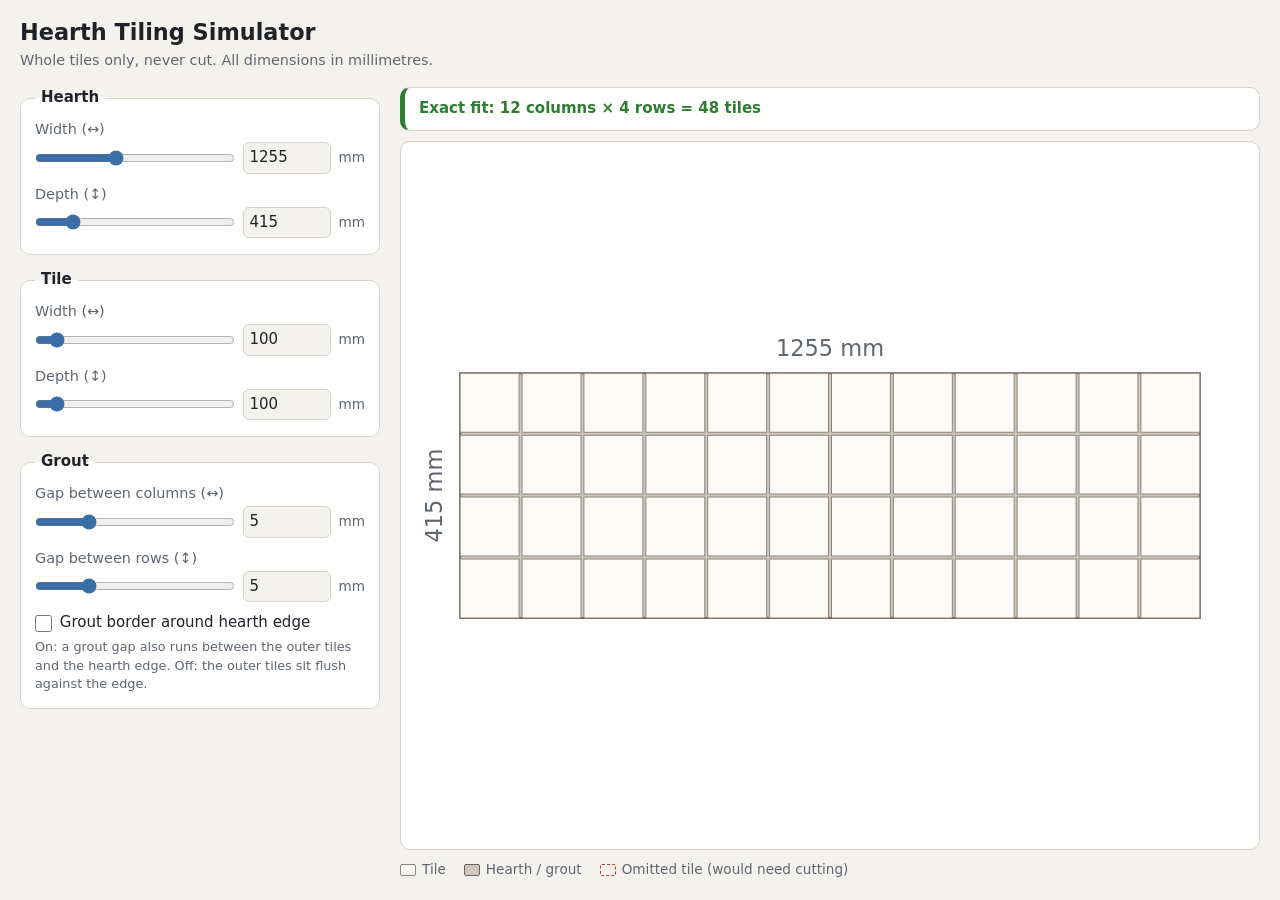
==== index.html @ 58373d79 "Add hearth tiling simulator Static browser app for previewing uniform tilings of a rectangular heart" ====
<!doctype html>
<html lang="en">
<head>
  <meta charset="utf-8">
  <meta name="viewport" content="width=device-width, initial-scale=1">
  <title>Hearth Tiling Simulator</title>
  <link rel="stylesheet" href="style.css">
</head>
<body>
  <header>
    <h1>Hearth Tiling Simulator</h1>
    <p class="subtitle">Whole tiles only, never cut. All dimensions in millimetres.</p>
  </header>

  <main>
    <aside class="controls">
      <fieldset data-group="hearth">
        <legend>Hearth</legend>
        <div class="rows"></div>
      </fieldset>

      <fieldset data-group="tile">
        <legend>Tile</legend>
        <div class="rows"></div>
      </fieldset>

      <fieldset data-group="grout">
        <legend>Grout</legend>
        <div class="rows"></div>
        <label class="toggle">
          <input type="checkbox" id="border">
          Grout border around hearth edge
        </label>
        <p class="hint">
          On: a grout gap also runs between the outer tiles and the hearth edge.
          Off: the outer tiles sit flush against the edge.
        </p>
      </fieldset>
    </aside>

    <section class="preview">
      <div id="status" class="status" role="status" aria-live="polite">
        <strong id="summary"></strong>
        <ul id="issues"></ul>
      </div>

      <div class="stage">
        <svg id="view" preserveAspectRatio="xMidYMid meet" role="img"
             aria-label="Top-down view of the tiled hearth">
          <rect id="hearth"></rect>
          <path id="tiles"></path>
          <path id="ghosts"></path>
          <text id="label-w" text-anchor="middle"></text>
          <text id="label-d" text-anchor="middle"></text>
        </svg>
      </div>

      <ul class="legend">
        <li><span class="swatch swatch-tile"></span>Tile</li>
        <li><span class="swatch swatch-grout"></span>Hearth / grout</li>
        <li><span class="swatch swatch-ghost"></span>Omitted tile (would need cutting)</li>
      </ul>
    </section>
  </main>

  <script src="layout.js"></script>
  <script src="app.js"></script>
</body>
</html>
---- style.css ----
:root {
  --bg: #f4f2ee;
  --bg-invalid: #f7d6d2;
  --panel: #ffffff;
  --text: #1f2328;
  --muted: #5f6670;
  --border: #d6d2cb;
  --accent: #3b6ea8;
  --hearth: #cdc7be;
  --hearth-edge: #6b6359;
  --tile: #fbfaf7;
  --tile-edge: #8d857a;
  --ghost: #c0392b;
  --ok: #2e7d32;
  --err: #b3261e;
  color-scheme: light;
}

@media (prefers-color-scheme: dark) {
  :root {
    --bg: #1c1e21;
    --bg-invalid: #44231f;
    --panel: #26292d;
    --text: #e8e6e3;
    --muted: #a2a7ad;
    --border: #3b3f45;
    --accent: #82aadc;
    --hearth: #4b4741;
    --hearth-edge: #a0978a;
    --tile: #dcd7ce;
    --tile-edge: #756e64;
    --ghost: #ff7b6b;
    --ok: #7cc583;
    --err: #ff8a80;
    color-scheme: dark;
  }
}

* {
  box-sizing: border-box;
}

html,
body {
  margin: 0;
}

body {
  min-height: 100vh;
  background: var(--bg);
  color: var(--text);
  font: 15px/1.45 system-ui, -apple-system, "Segoe UI", Roboto, sans-serif;
  transition: background-color 0.25s ease;
}

body.invalid {
  background: var(--bg-invalid);
}

header {
  padding: 16px 20px 8px;
}

h1 {
  margin: 0;
  font-size: 1.4rem;
  font-weight: 650;
}

.subtitle {
  margin: 2px 0 0;
  color: var(--muted);
  font-size: 0.9rem;
}

main {
  display: grid;
  grid-template-columns: minmax(280px, 360px) minmax(0, 1fr);
  gap: 20px;
  padding: 8px 20px 20px;
  align-items: start;
}

/* ---------- Controls ---------- */

.controls {
  display: flex;
  flex-direction: column;
  gap: 14px;
}

fieldset {
  margin: 0;
  padding: 10px 14px 6px;
  background: var(--panel);
  border: 1px solid var(--border);
  border-radius: 10px;
}

legend {
  padding: 0 6px;
  font-weight: 650;
}

.param {
  display: grid;
  grid-template-columns: minmax(0, 1fr) 5.5rem auto;
  grid-template-areas:
    "label  label  label"
    "slider number unit";
  align-items: center;
  gap: 2px 8px;
  margin-bottom: 10px;
}

.param label {
  grid-area: label;
  font-size: 0.9rem;
  color: var(--muted);
}

.param input[type="range"] {
  grid-area: slider;
  width: 100%;
  margin: 0;
  accent-color: var(--accent);
}

.param input[type="number"] {
  grid-area: number;
  width: 100%;
  padding: 4px 6px;
  font: inherit;
  font-variant-numeric: tabular-nums;
  color: var(--text);
  background: var(--bg);
  border: 1px solid var(--border);
  border-radius: 6px;
}

.param input[type="number"]:focus {
  outline: 2px solid var(--accent);
  outline-offset: 0;
}

.param input[type="number"].error {
  border-color: var(--err);
  outline-color: var(--err);
}

.unit {
  grid-area: unit;
  font-size: 0.85rem;
  color: var(--muted);
}

.toggle {
  display: flex;
  align-items: center;
  gap: 8px;
  margin-top: 4px;
  cursor: pointer;
}

.toggle input {
  width: 1.05rem;
  height: 1.05rem;
  margin: 0;
  accent-color: var(--accent);
}

.hint {
  margin: 4px 0 8px;
  font-size: 0.8rem;
  color: var(--muted);
}

/* ---------- Preview ---------- */

.preview {
  display: flex;
  flex-direction: column;
  gap: 10px;
  min-width: 0;
}

.status {
  padding: 10px 14px;
  background: var(--panel);
  border: 1px solid var(--border);
  border-left: 5px solid var(--ok);
  border-radius: 10px;
}

.status strong {
  color: var(--ok);
}

body.invalid .status {
  border-left-color: var(--err);
}

body.invalid .status strong {
  color: var(--err);
}

.status ul {
  margin: 4px 0 0;
  padding-left: 1.2rem;
}

.status ul:empty {
  display: none;
}

.stage {
  flex: 1;
  min-height: 240px;
  background: var(--panel);
  border: 1px solid var(--border);
  border-radius: 10px;
  overflow: hidden;
}

#view {
  display: block;
  width: 100%;
  height: 100%;
}

#hearth {
  fill: var(--hearth);
  stroke: var(--hearth-edge);
  stroke-width: 2;
  vector-effect: non-scaling-stroke;
}

#tiles {
  fill: var(--tile);
  stroke: var(--tile-edge);
  stroke-width: 1;
  vector-effect: non-scaling-stroke;
}

#ghosts {
  fill: var(--ghost);
  fill-opacity: 0.08;
  stroke: var(--ghost);
  stroke-width: 1.5;
  stroke-dasharray: 6 4;
  vector-effect: non-scaling-stroke;
}

#view text {
  fill: var(--muted);
  font-family: system-ui, -apple-system, "Segoe UI", Roboto, sans-serif;
}

.legend {
  display: flex;
  flex-wrap: wrap;
  gap: 6px 18px;
  margin: 0;
  padding: 0;
  list-style: none;
  font-size: 0.85rem;
  color: var(--muted);
}

.legend li {
  display: flex;
  align-items: center;
  gap: 6px;
}

.swatch {
  display: inline-block;
  width: 16px;
  height: 12px;
  border-radius: 2px;
}

.swatch-tile {
  background: var(--tile);
  border: 1px solid var(--tile-edge);
}

.swatch-grout {
  background: var(--hearth);
  border: 1px solid var(--hearth-edge);
}

.swatch-ghost {
  border: 1.5px dashed var(--ghost);
}

/* ---------- Wide screens: fill the window, preview beside controls ---------- */

@media (min-width: 801px) {
  body {
    display: flex;
    flex-direction: column;
    height: 100vh;
    min-height: 560px;
  }

  main {
    flex: 1;
    min-height: 0;
    align-items: stretch;
  }

  .controls {
    min-height: 0;
    overflow-y: auto;
  }

  .preview {
    min-height: 0;
  }
}

/* ---------- Narrow screens: stacked ---------- */

@media (max-width: 800px) {
  header {
    padding: 14px 16px 6px;
  }

  main {
    grid-template-columns: minmax(0, 1fr);
    padding: 8px 16px 16px;
  }

  .stage {
    height: 62vw;
    min-height: 240px;
  }
}
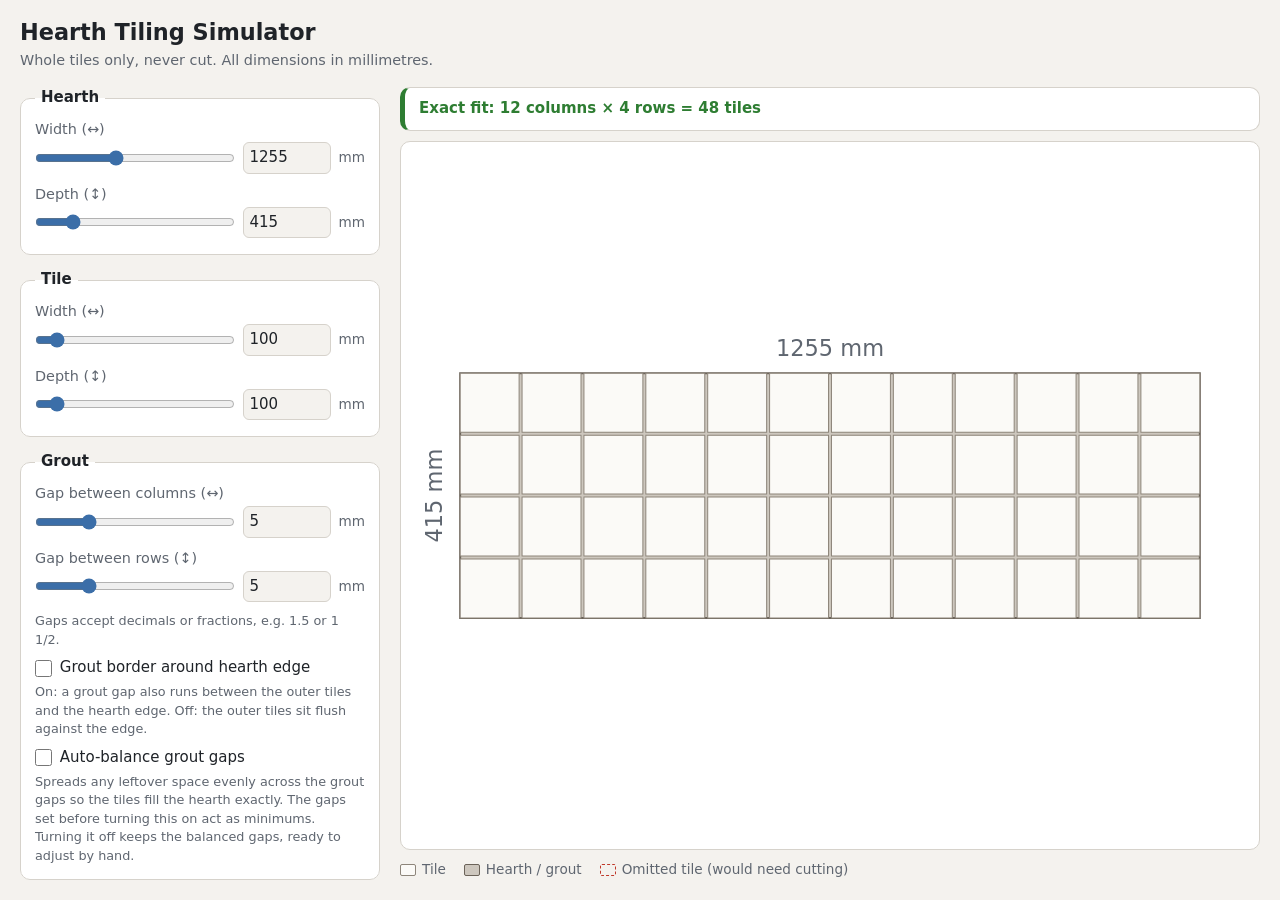
==== commit fe6b046f: "Add fractional grout gaps and auto-balance Grout gaps now move in 0.1 mm slider steps, and all value" ====
--- a/index.html
+++ b/index.html
@@ -27,6 +27,7 @@
       <fieldset data-group="grout">
         <legend>Grout</legend>
         <div class="rows"></div>
+        <p class="hint">Gaps accept decimals or fractions, e.g. 1.5 or 1 1/2.</p>
         <label class="toggle">
           <input type="checkbox" id="border">
           Grout border around hearth edge
@@ -35,12 +36,22 @@
           On: a grout gap also runs between the outer tiles and the hearth edge.
           Off: the outer tiles sit flush against the edge.
         </p>
+        <label class="toggle">
+          <input type="checkbox" id="balance">
+          Auto-balance grout gaps
+        </label>
+        <p class="hint">
+          Spreads any leftover space evenly across the grout gaps so the tiles fill the hearth
+          exactly. The gaps set before turning this on act as minimums. Turning it off keeps the
+          balanced gaps, ready to adjust by hand.
+        </p>
       </fieldset>
     </aside>
 
     <section class="preview">
       <div id="status" class="status" role="status" aria-live="polite">
         <strong id="summary"></strong>
+        <p id="details"></p>
         <ul id="issues"></ul>
       </div>
 
--- a/style.css
+++ b/style.css
@@ -126,7 +126,7 @@
   accent-color: var(--accent);
 }
 
-.param input[type="number"] {
+.param input[type="text"] {
   grid-area: number;
   width: 100%;
   padding: 4px 6px;
@@ -138,12 +138,17 @@
   border-radius: 6px;
 }
 
-.param input[type="number"]:focus {
+.param input[type="text"]:focus {
   outline: 2px solid var(--accent);
   outline-offset: 0;
 }
 
-.param input[type="number"].error {
+.param input:disabled {
+  opacity: 0.6;
+  cursor: not-allowed;
+}
+
+.param input[type="text"].error {
   border-color: var(--err);
   outline-color: var(--err);
 }
@@ -204,12 +209,18 @@
   color: var(--err);
 }
 
+.status p {
+  margin: 2px 0 0;
+  font-variant-numeric: tabular-nums;
+}
+
 .status ul {
   margin: 4px 0 0;
   padding-left: 1.2rem;
 }
 
-.status ul:empty {
+.status ul:empty,
+.status p:empty {
   display: none;
 }
 
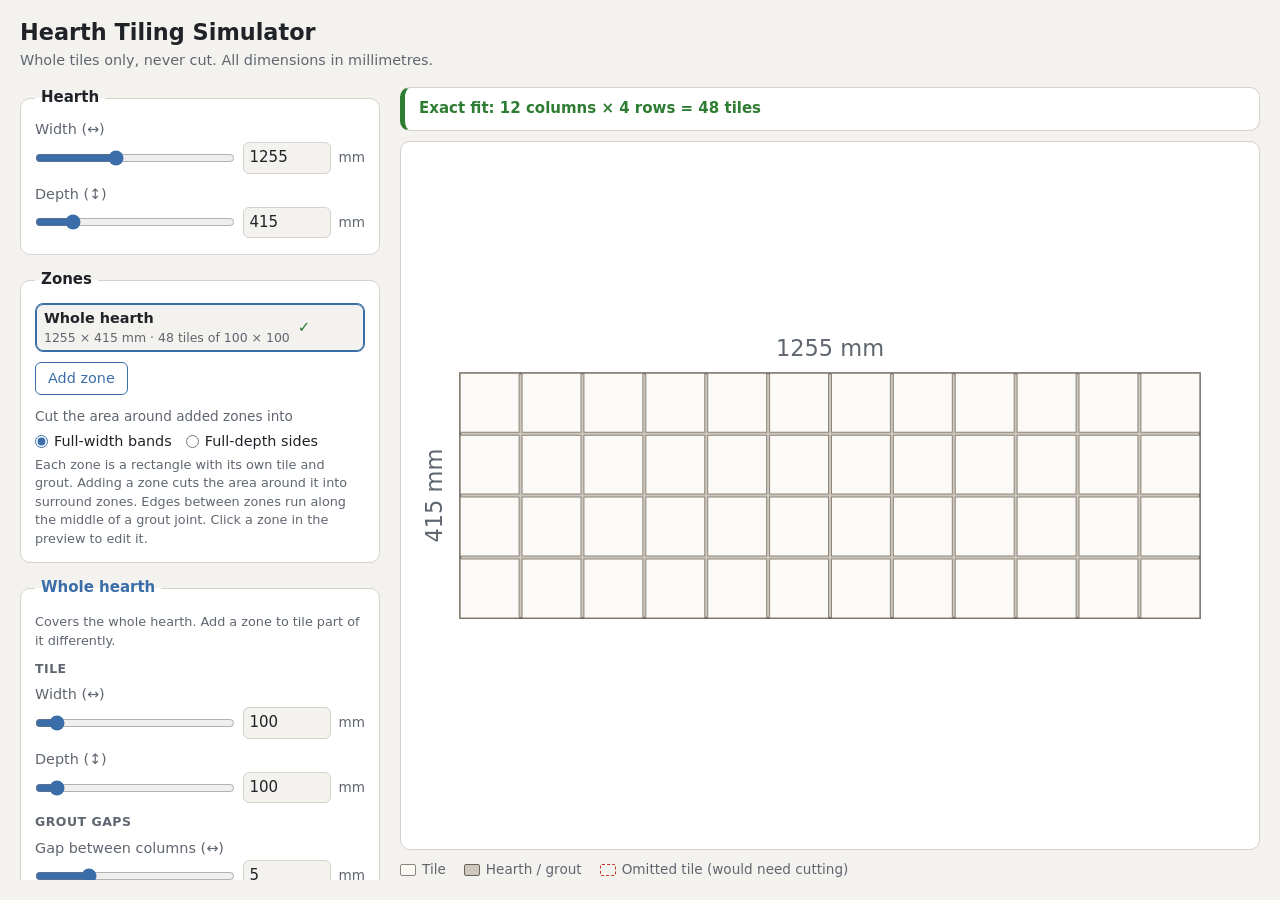
==== commit b760d442: "Add tiling zones with different tile sizes The hearth is now divided into rectangular zones, each ti" ====
--- a/index.html
+++ b/index.html
@@ -14,20 +14,58 @@
 
   <main>
     <aside class="controls">
-      <fieldset data-group="hearth">
+      <fieldset>
         <legend>Hearth</legend>
-        <div class="rows"></div>
+        <div class="rows" data-rows="hearth"></div>
       </fieldset>
 
-      <fieldset data-group="tile">
-        <legend>Tile</legend>
-        <div class="rows"></div>
+      <fieldset>
+        <legend>Zones</legend>
+        <ul id="zone-list" class="zone-list" aria-label="Zones"></ul>
+        <button type="button" id="add-zone" class="btn">Add zone</button>
+        <div class="choice" role="radiogroup" aria-labelledby="cut-label">
+          <span id="cut-label">Cut the area around added zones into</span>
+          <label><input type="radio" name="cut" value="rows" checked> Full-width bands</label>
+          <label><input type="radio" name="cut" value="cols"> Full-depth sides</label>
+        </div>
+        <p class="hint">
+          Each zone is a rectangle with its own tile and grout. Adding a zone cuts the area around
+          it into surround zones. Edges between zones run along the middle of a grout joint.
+          Click a zone in the preview to edit it.
+        </p>
       </fieldset>
 
-      <fieldset data-group="grout">
+      <fieldset class="zone-panel">
+        <legend id="zone-title"></legend>
+        <p id="zone-extent" class="hint"></p>
+        <div id="placement">
+          <h3>Size and position</h3>
+          <div class="rows" data-rows="size"></div>
+          <div class="rows" data-rows="offset-x"></div>
+          <label class="toggle toggle-tight">
+            <input type="checkbox" id="centre-x">
+            Centre left-right on the hearth
+          </label>
+          <div class="rows" data-rows="offset-y"></div>
+          <label class="toggle toggle-tight">
+            <input type="checkbox" id="centre-y">
+            Centre top-bottom on the hearth
+          </label>
+          <button type="button" id="remove-zone" class="btn btn-danger">Remove zone</button>
+        </div>
+        <h3>Tile</h3>
+        <div class="rows" data-rows="tile"></div>
+        <h3>Grout gaps</h3>
+        <div class="rows" data-rows="grout"></div>
+        <p class="hint">Values accept decimals or fractions, e.g. 1.5 or 1 1/2.</p>
+        <div id="apply" class="apply">
+          <button type="button" id="apply-tile" class="btn btn-small">Use this tile in all zones</button>
+          <button type="button" id="apply-gaps" class="btn btn-small">Use these gaps in all zones</button>
+        </div>
+      </fieldset>
+
+      <fieldset>
         <legend>Grout</legend>
-        <div class="rows"></div>
-        <p class="hint">Gaps accept decimals or fractions, e.g. 1.5 or 1 1/2.</p>
         <label class="toggle">
           <input type="checkbox" id="border">
           Grout border around hearth edge
@@ -41,7 +79,7 @@
           Auto-balance grout gaps
         </label>
         <p class="hint">
-          Spreads any leftover space evenly across the grout gaps so the tiles fill the hearth
+          Spreads any leftover space evenly across each zone's grout gaps so its tiles fill it
           exactly. The gaps set before turning this on act as minimums. Turning it off keeps the
           balanced gaps, ready to adjust by hand.
         </p>
@@ -58,9 +96,13 @@
       <div class="stage">
         <svg id="view" preserveAspectRatio="xMidYMid meet" role="img"
              aria-label="Top-down view of the tiled hearth">
+          <defs id="clips"></defs>
           <rect id="hearth"></rect>
           <path id="tiles"></path>
-          <path id="ghosts"></path>
+          <g id="ghosts"></g>
+          <rect id="zone-sel"></rect>
+          <g id="zone-labels"></g>
+          <g id="zone-hits"></g>
           <text id="label-w" text-anchor="middle"></text>
           <text id="label-d" text-anchor="middle"></text>
         </svg>
@@ -70,6 +112,7 @@
         <li><span class="swatch swatch-tile"></span>Tile</li>
         <li><span class="swatch swatch-grout"></span>Hearth / grout</li>
         <li><span class="swatch swatch-ghost"></span>Omitted tile (would need cutting)</li>
+        <li id="legend-sel"><span class="swatch swatch-sel"></span>Selected zone</li>
       </ul>
     </section>
   </main>
--- a/style.css
+++ b/style.css
@@ -40,6 +40,10 @@
   box-sizing: border-box;
 }
 
+[hidden] {
+  display: none !important;
+}
+
 html,
 body {
   margin: 0;
@@ -174,10 +178,194 @@
   accent-color: var(--accent);
 }
 
+.toggle-tight {
+  margin: -4px 0 10px;
+  font-size: 0.9rem;
+}
+
 .hint {
   margin: 4px 0 8px;
   font-size: 0.8rem;
   color: var(--muted);
+}
+
+.zone-panel h3 {
+  margin: 10px 0 6px;
+  font-size: 0.78rem;
+  font-weight: 650;
+  letter-spacing: 0.04em;
+  text-transform: uppercase;
+  color: var(--muted);
+}
+
+.zone-panel legend {
+  color: var(--accent);
+}
+
+/* ---------- Buttons ---------- */
+
+.btn {
+  padding: 5px 12px;
+  font: inherit;
+  font-size: 0.9rem;
+  color: var(--accent);
+  background: transparent;
+  border: 1px solid var(--accent);
+  border-radius: 6px;
+  cursor: pointer;
+}
+
+.btn:hover:not(:disabled) {
+  background: color-mix(in srgb, var(--accent) 12%, transparent);
+}
+
+.btn:focus-visible {
+  outline: 2px solid var(--accent);
+  outline-offset: 2px;
+}
+
+.btn:disabled {
+  opacity: 0.5;
+  cursor: not-allowed;
+}
+
+.btn-danger {
+  color: var(--err);
+  border-color: var(--err);
+}
+
+.btn-danger:hover:not(:disabled) {
+  background: color-mix(in srgb, var(--err) 12%, transparent);
+}
+
+.btn-small {
+  padding: 3px 8px;
+  font-size: 0.8rem;
+}
+
+#remove-zone {
+  margin: 2px 0 4px;
+}
+
+.apply {
+  display: flex;
+  flex-wrap: wrap;
+  gap: 6px;
+  margin: 2px 0 8px;
+}
+
+/* ---------- Zone list ---------- */
+
+.zone-list {
+  display: flex;
+  flex-direction: column;
+  gap: 4px;
+  margin: 2px 0 10px;
+  padding: 0;
+  list-style: none;
+}
+
+.zone-item {
+  display: grid;
+  grid-template-columns: auto minmax(0, 1fr) auto;
+  align-items: center;
+  gap: 8px;
+  width: 100%;
+  padding: 4px 8px;
+  font: inherit;
+  text-align: left;
+  color: var(--text);
+  background: var(--bg);
+  border: 1px solid var(--border);
+  border-radius: 8px;
+  cursor: pointer;
+}
+
+.zone-item:hover {
+  border-color: var(--accent);
+}
+
+.zone-item:focus-visible {
+  outline: 2px solid var(--accent);
+  outline-offset: 1px;
+}
+
+.zone-item[aria-pressed="true"] {
+  border-color: var(--accent);
+  box-shadow: inset 0 0 0 1px var(--accent);
+}
+
+.zone-badge {
+  display: grid;
+  place-items: center;
+  min-width: 1.6rem;
+  height: 1.6rem;
+  padding: 0 4px;
+  font-size: 0.78rem;
+  font-weight: 650;
+  background: var(--hearth);
+  border-radius: 999px;
+}
+
+.zone-item[aria-pressed="true"] .zone-badge {
+  color: var(--panel);
+  background: var(--accent);
+}
+
+.zone-list.single .zone-badge {
+  display: none;
+}
+
+.zone-name,
+.zone-meta {
+  display: block;
+}
+
+.zone-name {
+  font-size: 0.9rem;
+  font-weight: 600;
+}
+
+.zone-meta {
+  font-size: 0.78rem;
+  font-variant-numeric: tabular-nums;
+  color: var(--muted);
+  overflow-wrap: anywhere;
+}
+
+.zone-mark {
+  font-weight: 700;
+  color: var(--ok);
+}
+
+.bad .zone-mark {
+  color: var(--err);
+}
+
+.choice {
+  display: flex;
+  flex-wrap: wrap;
+  gap: 4px 14px;
+  margin: 12px 0 4px;
+  font-size: 0.9rem;
+}
+
+.choice > span {
+  width: 100%;
+  font-size: 0.85rem;
+  color: var(--muted);
+}
+
+.choice label {
+  display: flex;
+  align-items: center;
+  gap: 6px;
+  cursor: pointer;
+}
+
+.choice input {
+  margin: 0;
+  accent-color: var(--accent);
 }
 
 /* ---------- Preview ---------- */
@@ -212,6 +400,7 @@
 .status p {
   margin: 2px 0 0;
   font-variant-numeric: tabular-nums;
+  white-space: pre-line;
 }
 
 .status ul {
@@ -253,7 +442,7 @@
   vector-effect: non-scaling-stroke;
 }
 
-#ghosts {
+#ghosts path {
   fill: var(--ghost);
   fill-opacity: 0.08;
   stroke: var(--ghost);
@@ -262,9 +451,58 @@
   vector-effect: non-scaling-stroke;
 }
 
+#zone-sel {
+  fill: var(--accent);
+  fill-opacity: 0.12;
+  stroke: var(--accent);
+  stroke-width: 2.5;
+  vector-effect: non-scaling-stroke;
+  pointer-events: none;
+}
+
+#zone-hits rect {
+  fill: transparent;
+  pointer-events: all;
+  cursor: pointer;
+}
+
+#zone-hits rect:hover {
+  stroke: var(--accent);
+  stroke-width: 1.5;
+  stroke-dasharray: 5 4;
+  vector-effect: non-scaling-stroke;
+}
+
 #view text {
   fill: var(--muted);
   font-family: system-ui, -apple-system, "Segoe UI", Roboto, sans-serif;
+}
+
+#zone-labels {
+  pointer-events: none;
+}
+
+#zone-labels rect {
+  fill: var(--panel);
+  fill-opacity: 0.92;
+  stroke: var(--tile-edge);
+  stroke-width: 1;
+  vector-effect: non-scaling-stroke;
+}
+
+#zone-labels text {
+  fill: var(--text);
+  font-weight: 650;
+}
+
+#zone-labels .selected rect {
+  fill: var(--accent);
+  fill-opacity: 1;
+  stroke: var(--accent);
+}
+
+#zone-labels .selected text {
+  fill: var(--panel);
 }
 
 .legend {
@@ -303,6 +541,11 @@
 
 .swatch-ghost {
   border: 1.5px dashed var(--ghost);
+}
+
+.swatch-sel {
+  background: color-mix(in srgb, var(--accent) 15%, transparent);
+  border: 2px solid var(--accent);
 }
 
 /* ---------- Wide screens: fill the window, preview beside controls ---------- */
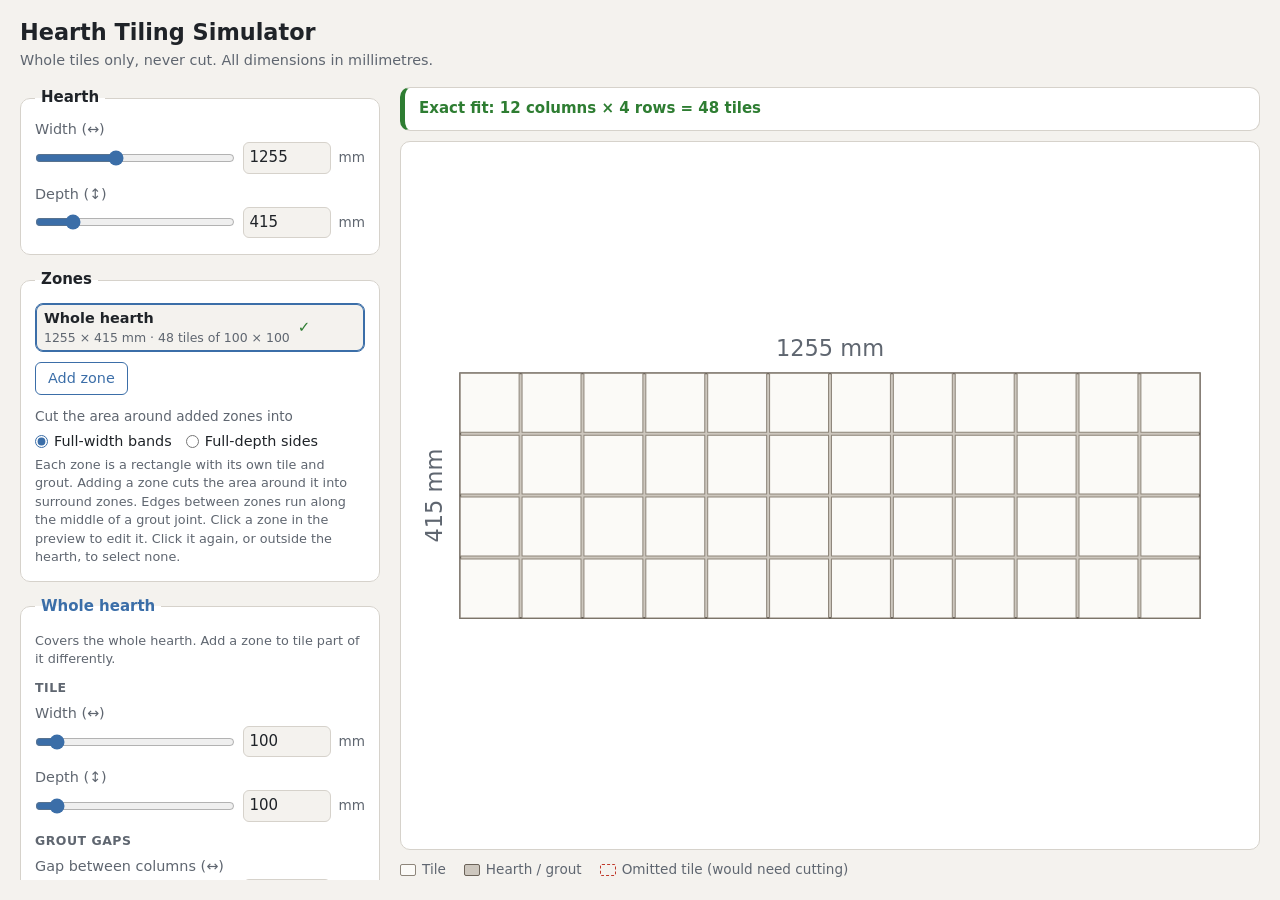
==== commit b0ef1310: "Allow selecting no zone Clicking the selected zone again, clicking the preview outside the hearth, o" ====
--- a/index.html
+++ b/index.html
@@ -31,36 +31,39 @@
         <p class="hint">
           Each zone is a rectangle with its own tile and grout. Adding a zone cuts the area around
           it into surround zones. Edges between zones run along the middle of a grout joint.
-          Click a zone in the preview to edit it.
+          Click a zone in the preview to edit it. Click it again, or outside the hearth, to
+          select none.
         </p>
       </fieldset>
 
       <fieldset class="zone-panel">
         <legend id="zone-title"></legend>
         <p id="zone-extent" class="hint"></p>
-        <div id="placement">
-          <h3>Size and position</h3>
-          <div class="rows" data-rows="size"></div>
-          <div class="rows" data-rows="offset-x"></div>
-          <label class="toggle toggle-tight">
-            <input type="checkbox" id="centre-x">
-            Centre left-right on the hearth
-          </label>
-          <div class="rows" data-rows="offset-y"></div>
-          <label class="toggle toggle-tight">
-            <input type="checkbox" id="centre-y">
-            Centre top-bottom on the hearth
-          </label>
-          <button type="button" id="remove-zone" class="btn btn-danger">Remove zone</button>
-        </div>
-        <h3>Tile</h3>
-        <div class="rows" data-rows="tile"></div>
-        <h3>Grout gaps</h3>
-        <div class="rows" data-rows="grout"></div>
-        <p class="hint">Values accept decimals or fractions, e.g. 1.5 or 1 1/2.</p>
-        <div id="apply" class="apply">
-          <button type="button" id="apply-tile" class="btn btn-small">Use this tile in all zones</button>
-          <button type="button" id="apply-gaps" class="btn btn-small">Use these gaps in all zones</button>
+        <div id="zone-fields">
+          <div id="placement">
+            <h3>Size and position</h3>
+            <div class="rows" data-rows="size"></div>
+            <div class="rows" data-rows="offset-x"></div>
+            <label class="toggle toggle-tight">
+              <input type="checkbox" id="centre-x">
+              Centre left-right on the hearth
+            </label>
+            <div class="rows" data-rows="offset-y"></div>
+            <label class="toggle toggle-tight">
+              <input type="checkbox" id="centre-y">
+              Centre top-bottom on the hearth
+            </label>
+            <button type="button" id="remove-zone" class="btn btn-danger">Remove zone</button>
+          </div>
+          <h3>Tile</h3>
+          <div class="rows" data-rows="tile"></div>
+          <h3>Grout gaps</h3>
+          <div class="rows" data-rows="grout"></div>
+          <p class="hint">Values accept decimals or fractions, e.g. 1.5 or 1 1/2.</p>
+          <div id="apply" class="apply">
+            <button type="button" id="apply-tile" class="btn btn-small">Use this tile in all zones</button>
+            <button type="button" id="apply-gaps" class="btn btn-small">Use these gaps in all zones</button>
+          </div>
         </div>
       </fieldset>
 
